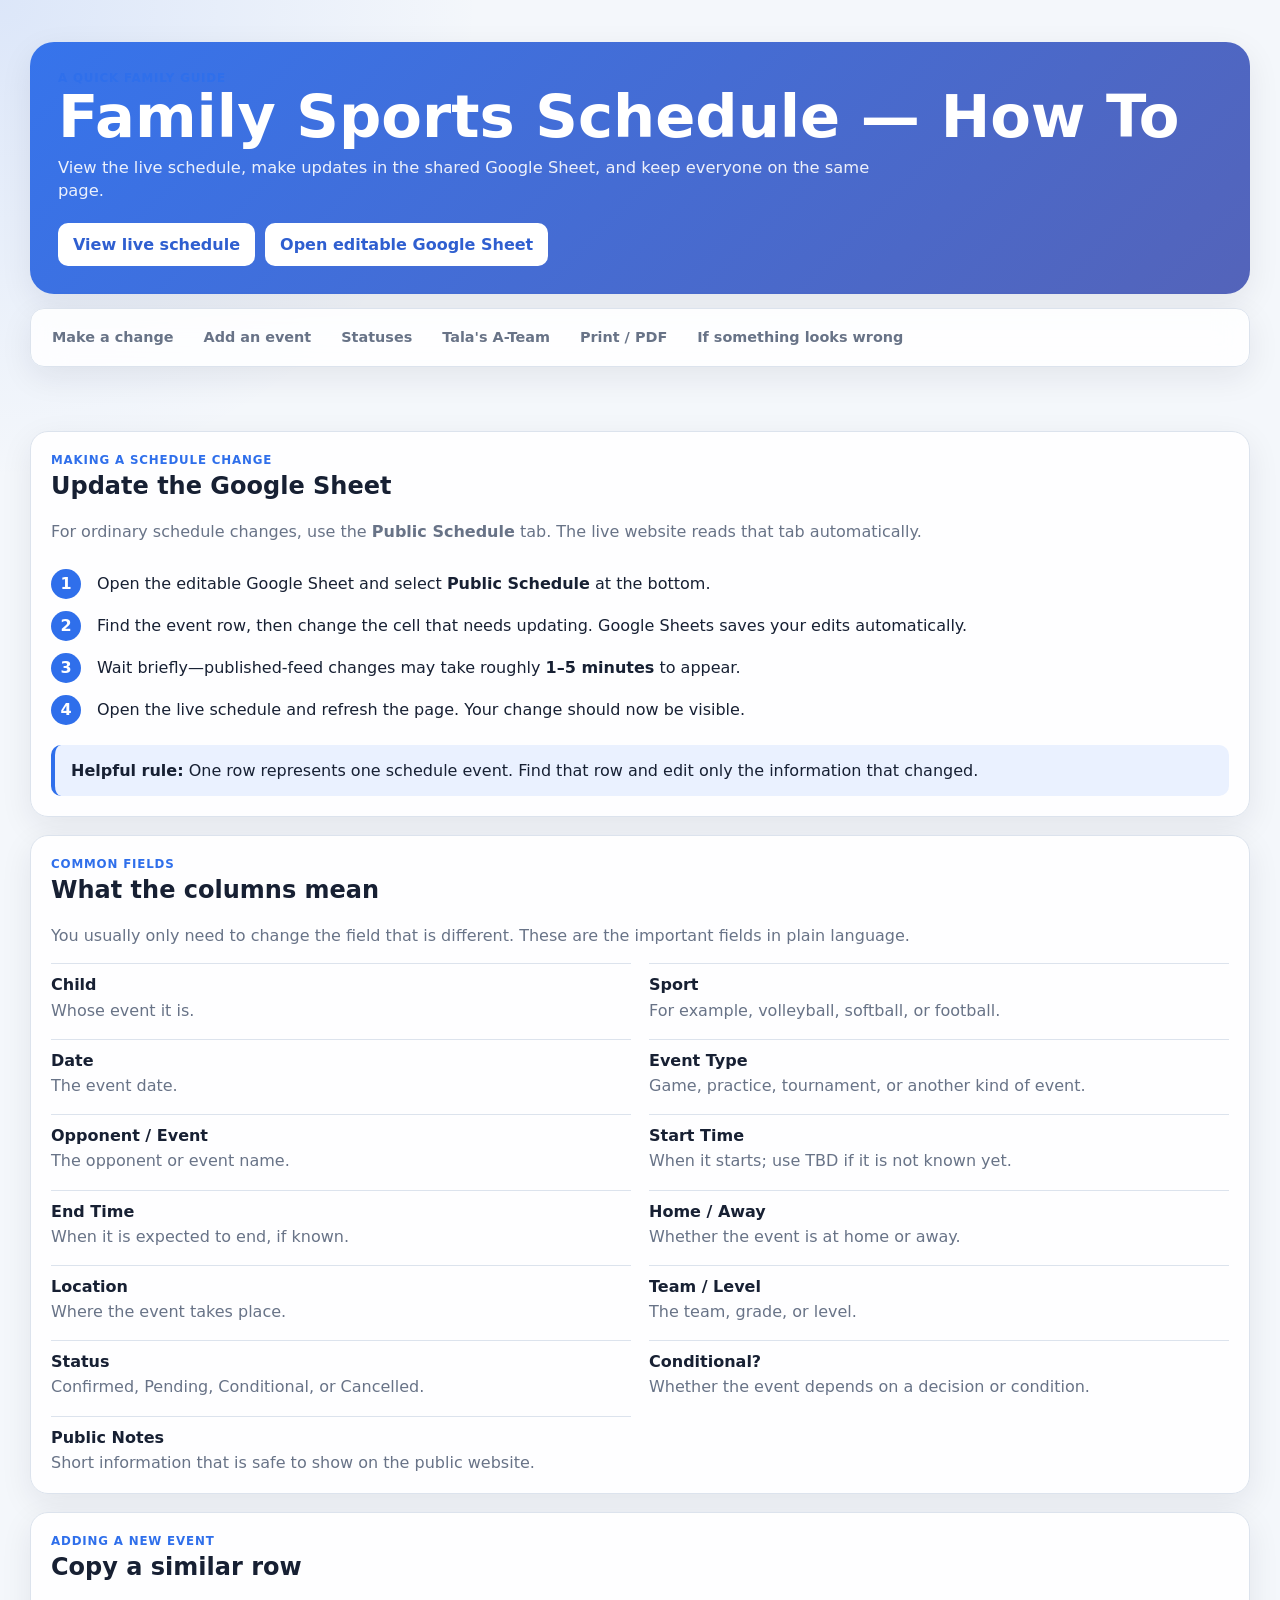
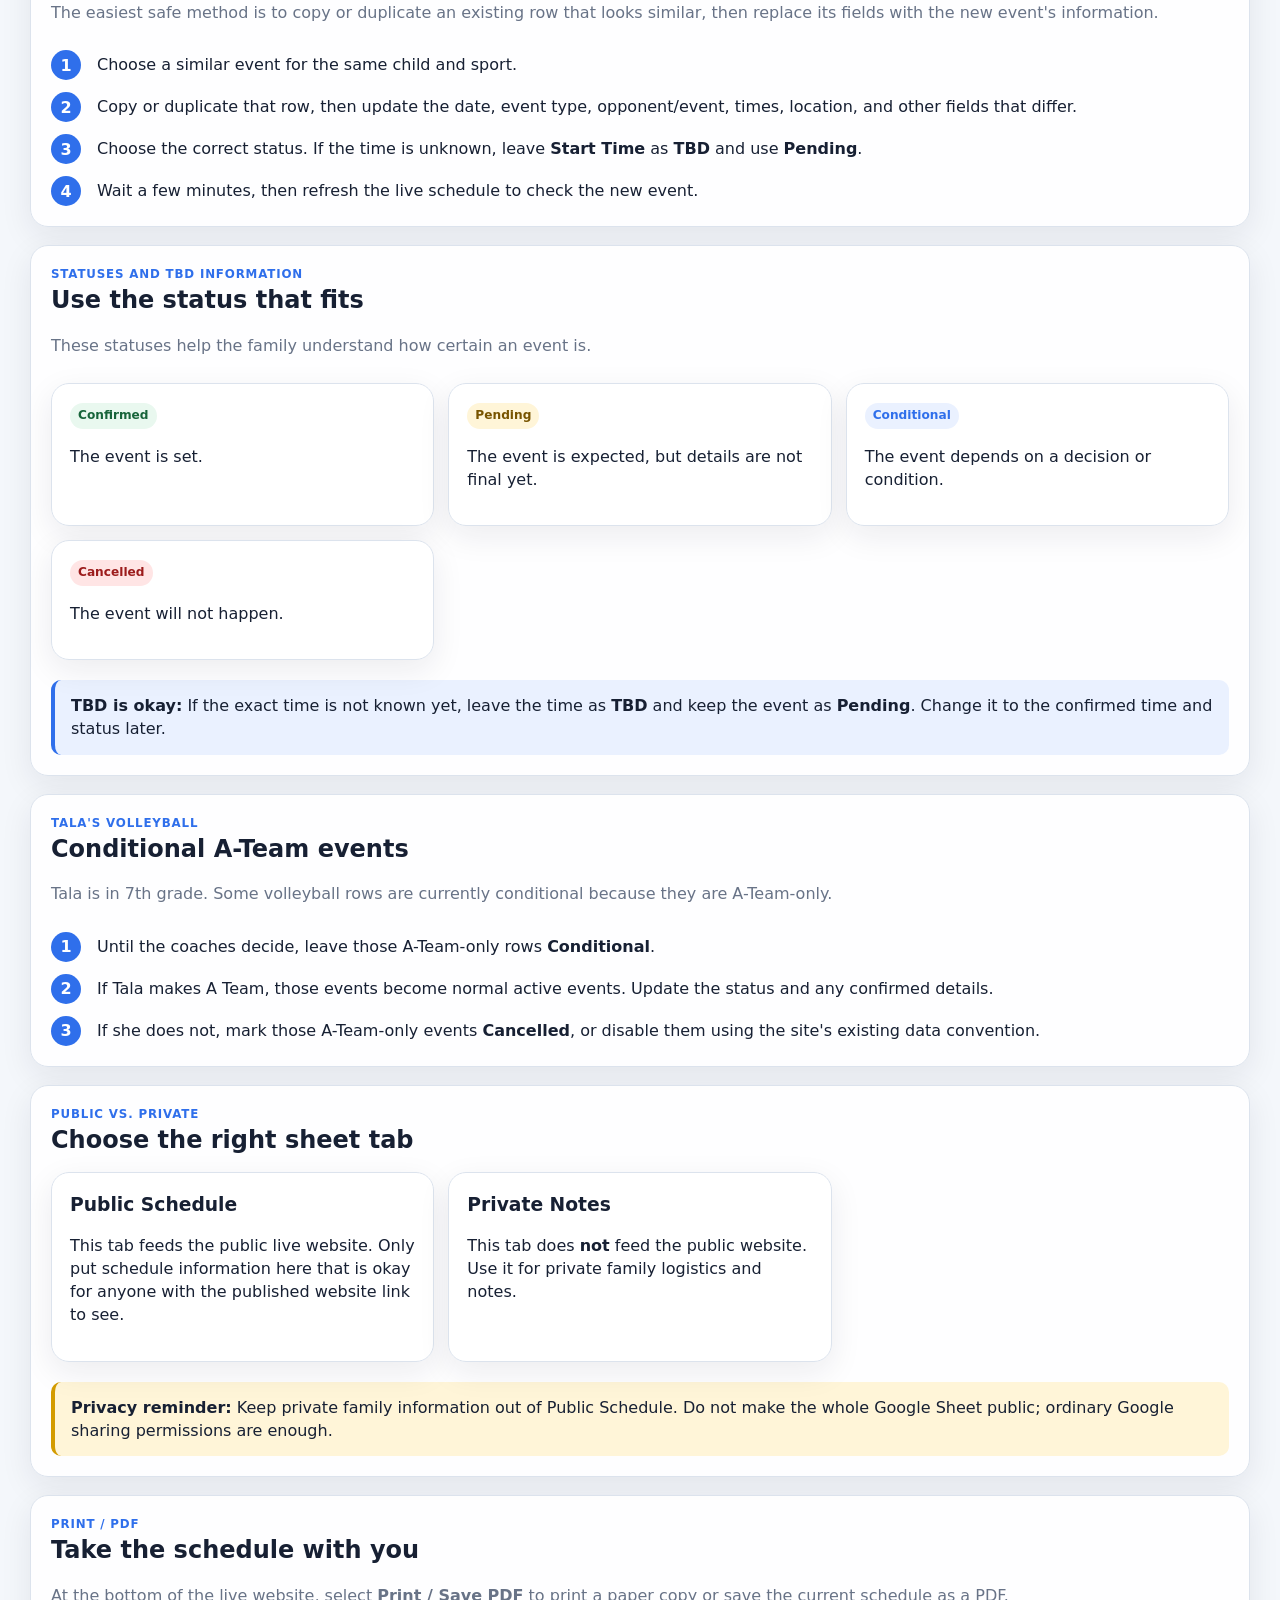
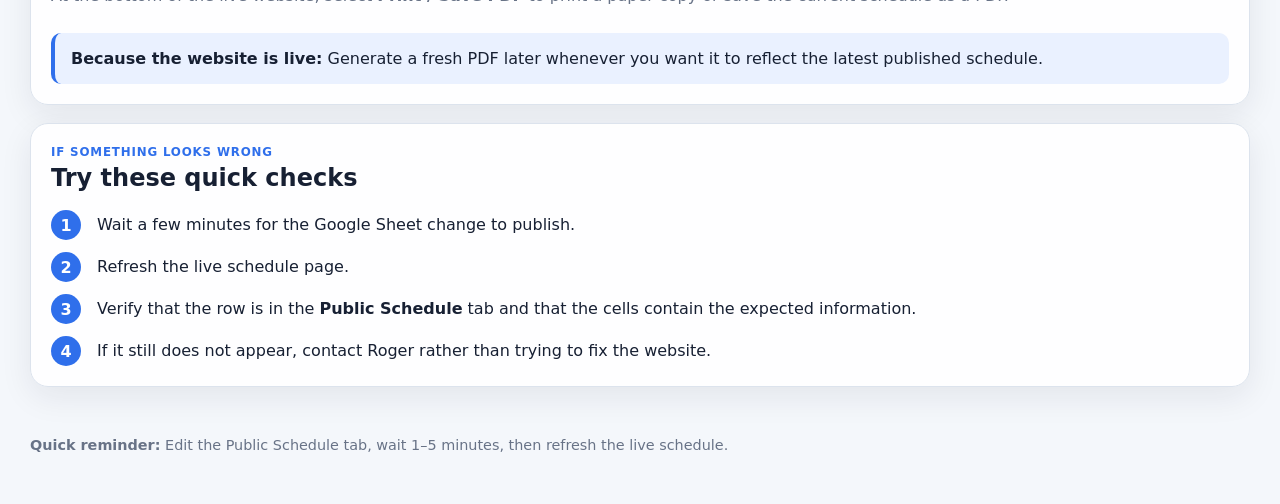
==== how-to.html @ ac017680 "Add family schedule how-to page" ====
<!doctype html>
<html lang="en">
<head>
  <meta charset="utf-8">
  <meta name="viewport" content="width=device-width, initial-scale=1">
  <meta name="color-scheme" content="light dark">
  <meta name="description" content="Simple instructions for viewing and updating the Tago family sports schedule.">
  <title>Family Sports Schedule — How To</title>
  <link rel="stylesheet" href="assets/styles.css">
  <style>
    .hero .button-link { background: white; color: #2f5fd0; }
    .hero .button-link:hover { background: #eef4ff; color: #244da9; }
    .button-row { display: flex; flex-wrap: wrap; gap: 10px; margin-top: 20px; }
    .button-link { display: inline-flex; align-items: center; justify-content: center; min-height: 42px; padding: 10px 15px; border-radius: 10px; background: var(--accent); color: white; font-weight: 800; text-decoration: none; }
    .button-link.secondary { background: var(--accent-soft); color: var(--accent); }
    .button-link:hover { filter: brightness(.96); }
    .steps { counter-reset: step; display: grid; gap: 12px; padding: 0 20px 20px; }
    .step { display: grid; grid-template-columns: 34px 1fr; gap: 12px; align-items: start; }
    .step::before { counter-increment: step; content: counter(step); display: grid; place-items: center; width: 30px; height: 30px; border-radius: 50%; background: var(--accent); color: white; font-weight: 800; }
    .step p { margin: 3px 0 0; }
    .field-list { display: grid; grid-template-columns: repeat(2, minmax(0, 1fr)); gap: 8px 18px; margin: 12px 0 0; }
    .field-list div { padding: 9px 0; border-top: 1px solid var(--line); }
    .field-list dt { font-weight: 800; }
    .field-list dd { margin: 2px 0 0; color: var(--muted); }
    .callout { margin: 0 20px 20px; padding: 14px 16px; border-left: 4px solid var(--accent); border-radius: 10px; background: var(--accent-soft); }
    .callout.warning { border-left-color: #d39b00; background: var(--warning); }
    .link-card { display: flex; flex-direction: column; justify-content: space-between; gap: 14px; }
    .link-card p { margin: 0; color: var(--muted); }
    .link-card .button-link { align-self: flex-start; }
    @media(max-width:820px) { .steps { padding: 0 15px 15px; } .callout { margin: 0 15px 15px; } .field-list { grid-template-columns: 1fr; } }
    @media print { .button-link { color: var(--text); background: white; border: 1px solid var(--line); } a[href]::after { content: none; } }
  </style>
</head>
<body>
  <div class="wrap">
    <header>
      <div class="hero">
        <div class="eyebrow hero-eyebrow">A quick family guide</div>
        <h1>Family Sports Schedule — How To</h1>
        <p>View the live schedule, make updates in the shared Google Sheet, and keep everyone on the same page.</p>
        <div class="button-row">
          <a class="button-link" href="https://rwfaught.github.io/Tago_Childrens_Sports_Schedule/">View live schedule</a>
          <a class="button-link" href="https://docs.google.com/spreadsheets/d/1_U3u9AoElSN55an0hIUDIZ-WYu0smsCXKB_Rw_Hy_O8/edit" target="_blank" rel="noopener">Open editable Google Sheet</a>
        </div>
      </div>
      <nav aria-label="How-to sections">
        <a href="#change">Make a change</a>
        <a href="#add">Add an event</a>
        <a href="#statuses">Statuses</a>
        <a href="#tala">Tala's A-Team</a>
        <a href="#print">Print / PDF</a>
        <a href="#help">If something looks wrong</a>
      </nav>
    </header>

    <main>
      <section id="change">
        <div class="section-head">
          <div class="eyebrow">Making a schedule change</div>
          <h2>Update the Google Sheet</h2>
          <p>For ordinary schedule changes, use the <strong>Public Schedule</strong> tab. The live website reads that tab automatically.</p>
        </div>
        <div class="steps">
          <div class="step"><p>Open the editable Google Sheet and select <strong>Public Schedule</strong> at the bottom.</p></div>
          <div class="step"><p>Find the event row, then change the cell that needs updating. Google Sheets saves your edits automatically.</p></div>
          <div class="step"><p>Wait briefly—published-feed changes may take roughly <strong>1–5 minutes</strong> to appear.</p></div>
          <div class="step"><p>Open the live schedule and refresh the page. Your change should now be visible.</p></div>
        </div>
        <div class="callout"><strong>Helpful rule:</strong> One row represents one schedule event. Find that row and edit only the information that changed.</div>
      </section>

      <section id="fields">
        <div class="section-head">
          <div class="eyebrow">Common fields</div>
          <h2>What the columns mean</h2>
          <p>You usually only need to change the field that is different. These are the important fields in plain language.</p>
          <dl class="field-list">
            <div><dt>Child</dt><dd>Whose event it is.</dd></div>
            <div><dt>Sport</dt><dd>For example, volleyball, softball, or football.</dd></div>
            <div><dt>Date</dt><dd>The event date.</dd></div>
            <div><dt>Event Type</dt><dd>Game, practice, tournament, or another kind of event.</dd></div>
            <div><dt>Opponent / Event</dt><dd>The opponent or event name.</dd></div>
            <div><dt>Start Time</dt><dd>When it starts; use TBD if it is not known yet.</dd></div>
            <div><dt>End Time</dt><dd>When it is expected to end, if known.</dd></div>
            <div><dt>Home / Away</dt><dd>Whether the event is at home or away.</dd></div>
            <div><dt>Location</dt><dd>Where the event takes place.</dd></div>
            <div><dt>Team / Level</dt><dd>The team, grade, or level.</dd></div>
            <div><dt>Status</dt><dd>Confirmed, Pending, Conditional, or Cancelled.</dd></div>
            <div><dt>Conditional?</dt><dd>Whether the event depends on a decision or condition.</dd></div>
            <div><dt>Public Notes</dt><dd>Short information that is safe to show on the public website.</dd></div>
          </dl>
        </div>
      </section>

      <section id="add">
        <div class="section-head">
          <div class="eyebrow">Adding a new event</div>
          <h2>Copy a similar row</h2>
          <p>The easiest safe method is to copy or duplicate an existing row that looks similar, then replace its fields with the new event's information.</p>
        </div>
        <div class="steps">
          <div class="step"><p>Choose a similar event for the same child and sport.</p></div>
          <div class="step"><p>Copy or duplicate that row, then update the date, event type, opponent/event, times, location, and other fields that differ.</p></div>
          <div class="step"><p>Choose the correct status. If the time is unknown, leave <strong>Start Time</strong> as <strong>TBD</strong> and use <strong>Pending</strong>.</p></div>
          <div class="step"><p>Wait a few minutes, then refresh the live schedule to check the new event.</p></div>
        </div>
      </section>

      <section id="statuses">
        <div class="section-head">
          <div class="eyebrow">Statuses and TBD information</div>
          <h2>Use the status that fits</h2>
          <p>These statuses help the family understand how certain an event is.</p>
        </div>
        <div class="grid">
          <div class="card"><span class="badge">Confirmed</span><p>The event is set.</p></div>
          <div class="card"><span class="badge pending">Pending</span><p>The event is expected, but details are not final yet.</p></div>
          <div class="card"><span class="badge conditional">Conditional</span><p>The event depends on a decision or condition.</p></div>
          <div class="card"><span class="badge cancelled">Cancelled</span><p>The event will not happen.</p></div>
        </div>
        <div class="callout"><strong>TBD is okay:</strong> If the exact time is not known yet, leave the time as <strong>TBD</strong> and keep the event as <strong>Pending</strong>. Change it to the confirmed time and status later.</div>
      </section>

      <section id="tala">
        <div class="section-head">
          <div class="eyebrow">Tala's volleyball</div>
          <h2>Conditional A-Team events</h2>
          <p>Tala is in 7th grade. Some volleyball rows are currently conditional because they are A-Team-only.</p>
        </div>
        <div class="steps">
          <div class="step"><p>Until the coaches decide, leave those A-Team-only rows <strong>Conditional</strong>.</p></div>
          <div class="step"><p>If Tala makes A Team, those events become normal active events. Update the status and any confirmed details.</p></div>
          <div class="step"><p>If she does not, mark those A-Team-only events <strong>Cancelled</strong>, or disable them using the site's existing data convention.</p></div>
        </div>
      </section>

      <section id="privacy">
        <div class="section-head">
          <div class="eyebrow">Public vs. private</div>
          <h2>Choose the right sheet tab</h2>
        </div>
        <div class="grid">
          <div class="card"><h3>Public Schedule</h3><p>This tab feeds the public live website. Only put schedule information here that is okay for anyone with the published website link to see.</p></div>
          <div class="card"><h3>Private Notes</h3><p>This tab does <strong>not</strong> feed the public website. Use it for private family logistics and notes.</p></div>
        </div>
        <div class="callout warning"><strong>Privacy reminder:</strong> Keep private family information out of Public Schedule. Do not make the whole Google Sheet public; ordinary Google sharing permissions are enough.</div>
      </section>

      <section id="print">
        <div class="section-head">
          <div class="eyebrow">Print / PDF</div>
          <h2>Take the schedule with you</h2>
          <p>At the bottom of the live website, select <strong>Print / Save PDF</strong> to print a paper copy or save the current schedule as a PDF.</p>
        </div>
        <div class="callout"><strong>Because the website is live:</strong> Generate a fresh PDF later whenever you want it to reflect the latest published schedule.</div>
      </section>

      <section id="help">
        <div class="section-head">
          <div class="eyebrow">If something looks wrong</div>
          <h2>Try these quick checks</h2>
        </div>
        <div class="steps">
          <div class="step"><p>Wait a few minutes for the Google Sheet change to publish.</p></div>
          <div class="step"><p>Refresh the live schedule page.</p></div>
          <div class="step"><p>Verify that the row is in the <strong>Public Schedule</strong> tab and that the cells contain the expected information.</p></div>
          <div class="step"><p>If it still does not appear, contact Roger rather than trying to fix the website.</p></div>
        </div>
      </section>
    </main>

    <footer><strong>Quick reminder:</strong> Edit the Public Schedule tab, wait 1–5 minutes, then refresh the live schedule.</footer>
  </div>
</body>
</html>
---- assets/styles.css ----
:root{--bg:#f4f7fb;--panel:rgba(255,255,255,.94);--text:#172033;--muted:#687387;--line:#dce3ed;--accent:#2f6feb;--accent-soft:#eaf1ff;--warning:#fff5d8;--danger:#ffe5e5;--success:#e9f8ef;--shadow:0 10px 32px rgba(20,31,54,.08);--radius:18px;--max:1220px}@media(prefers-color-scheme:dark){:root{--bg:#0d1117;--panel:#161b22;--text:#e6edf3;--muted:#9da7b3;--line:#30363d;--accent:#6ea8fe;--accent-soft:#17284d;--warning:#3b3217;--danger:#452323;--success:#173524;--shadow:none}}*{box-sizing:border-box}html{scroll-behavior:smooth}body{margin:0;font-family:Inter,ui-sans-serif,system-ui,-apple-system,BlinkMacSystemFont,"Segoe UI",sans-serif;background:radial-gradient(circle at top left,rgba(47,111,235,.12),transparent 30rem),var(--bg);color:var(--text);line-height:1.45}.wrap{width:min(var(--max),calc(100% - 28px));margin:0 auto}header{padding:42px 0 22px}.hero{background:linear-gradient(135deg,rgba(47,111,235,.96),rgba(70,87,180,.92));color:white;border-radius:24px;padding:28px;box-shadow:var(--shadow)}.hero h1{margin:0 0 8px;font-size:clamp(2rem,5vw,3.7rem);line-height:1.02}.hero p{margin:0;max-width:850px;opacity:.9;font-size:1.02rem}.hero-eyebrow{color:#dbe7ff}.eyebrow{color:var(--accent);font-weight:800;text-transform:uppercase;letter-spacing:.07em;font-size:.74rem}nav{position:sticky;top:0;z-index:20;margin:14px 0 24px;background:color-mix(in srgb,var(--panel) 90%,transparent);backdrop-filter:blur(16px);border:1px solid var(--line);border-radius:14px;padding:10px;display:flex;gap:8px;flex-wrap:wrap;box-shadow:var(--shadow)}nav a{text-decoration:none;padding:8px 11px;border-radius:10px;color:var(--muted);font-weight:700;font-size:.9rem}nav a:hover{background:var(--accent-soft);color:var(--accent)}section,.card{background:var(--panel);border:1px solid var(--line);border-radius:var(--radius);box-shadow:var(--shadow)}section{margin:18px 0;overflow:hidden}.section-head{padding:20px 20px 10px}.section-head h2{margin:0 0 4px;font-size:1.5rem}.section-head p,.muted{color:var(--muted)}.grid{display:grid;grid-template-columns:repeat(3,minmax(0,1fr));gap:14px;padding:0 20px 20px}.card{padding:18px}.card h3{margin:0 0 5px}.tag,.badge{display:inline-flex;align-items:center;padding:4px 8px;border-radius:999px;font-size:.76rem;font-weight:800}.tag{margin-top:9px;background:var(--accent-soft);color:var(--accent)}.badge{background:var(--success);color:#17643a}.badge.pending{background:var(--warning);color:#785400}.badge.conditional{background:var(--accent-soft);color:var(--accent)}.badge.cancelled{background:var(--danger);color:#9c1c1c}.note{margin:12px 20px 18px;padding:12px 14px;border-radius:12px;background:var(--accent-soft);border:1px solid var(--line)}.legend{display:flex;gap:8px;flex-wrap:wrap;padding:0 20px 16px}.legend span{font-size:.8rem;padding:5px 9px;border-radius:999px;border:1px solid var(--line)}.legend .conditional{background:var(--accent-soft)}.legend .pending{background:var(--warning)}.legend .critical{background:var(--danger)}.table-wrap{overflow-x:auto}table{width:100%;border-collapse:collapse;min-width:730px}th{text-align:left;padding:11px 12px;background:#2f3745;color:white;font-size:.76rem;text-transform:uppercase;letter-spacing:.04em}td{padding:10px 12px;border-top:1px solid var(--line);vertical-align:top;font-size:.91rem}tbody tr:hover{background:color-mix(in srgb,var(--accent-soft) 45%,transparent)}tr.conditional{background:var(--accent-soft)}tr.pending{background:var(--warning)}tr.cancelled{background:var(--danger);text-decoration:line-through}tr.critical{background:var(--danger);font-weight:700}.actions{display:flex;justify-content:space-between;gap:12px;align-items:center;padding:16px 20px;border-top:1px solid var(--line)}button{appearance:none;border:0;border-radius:10px;padding:9px 12px;font-weight:800;cursor:pointer;background:var(--accent);color:white}.loading{padding:28px;color:var(--muted)}footer{padding:30px 0 48px;color:var(--muted);font-size:.9rem}code{font-family:ui-monospace,SFMono-Regular,Consolas,monospace}@media(max-width:820px){.grid{grid-template-columns:1fr;padding:0 15px 15px}.hero{padding:22px}.section-head{padding:17px 15px 8px}.note{margin:10px 15px 15px}.legend{padding:0 15px 14px}td,th{padding:9px 10px}table{min-width:650px}}@media print{body{background:white}nav,button{display:none!important}.wrap{width:100%}section,.card,.hero{box-shadow:none;break-inside:avoid}th{position:static}}
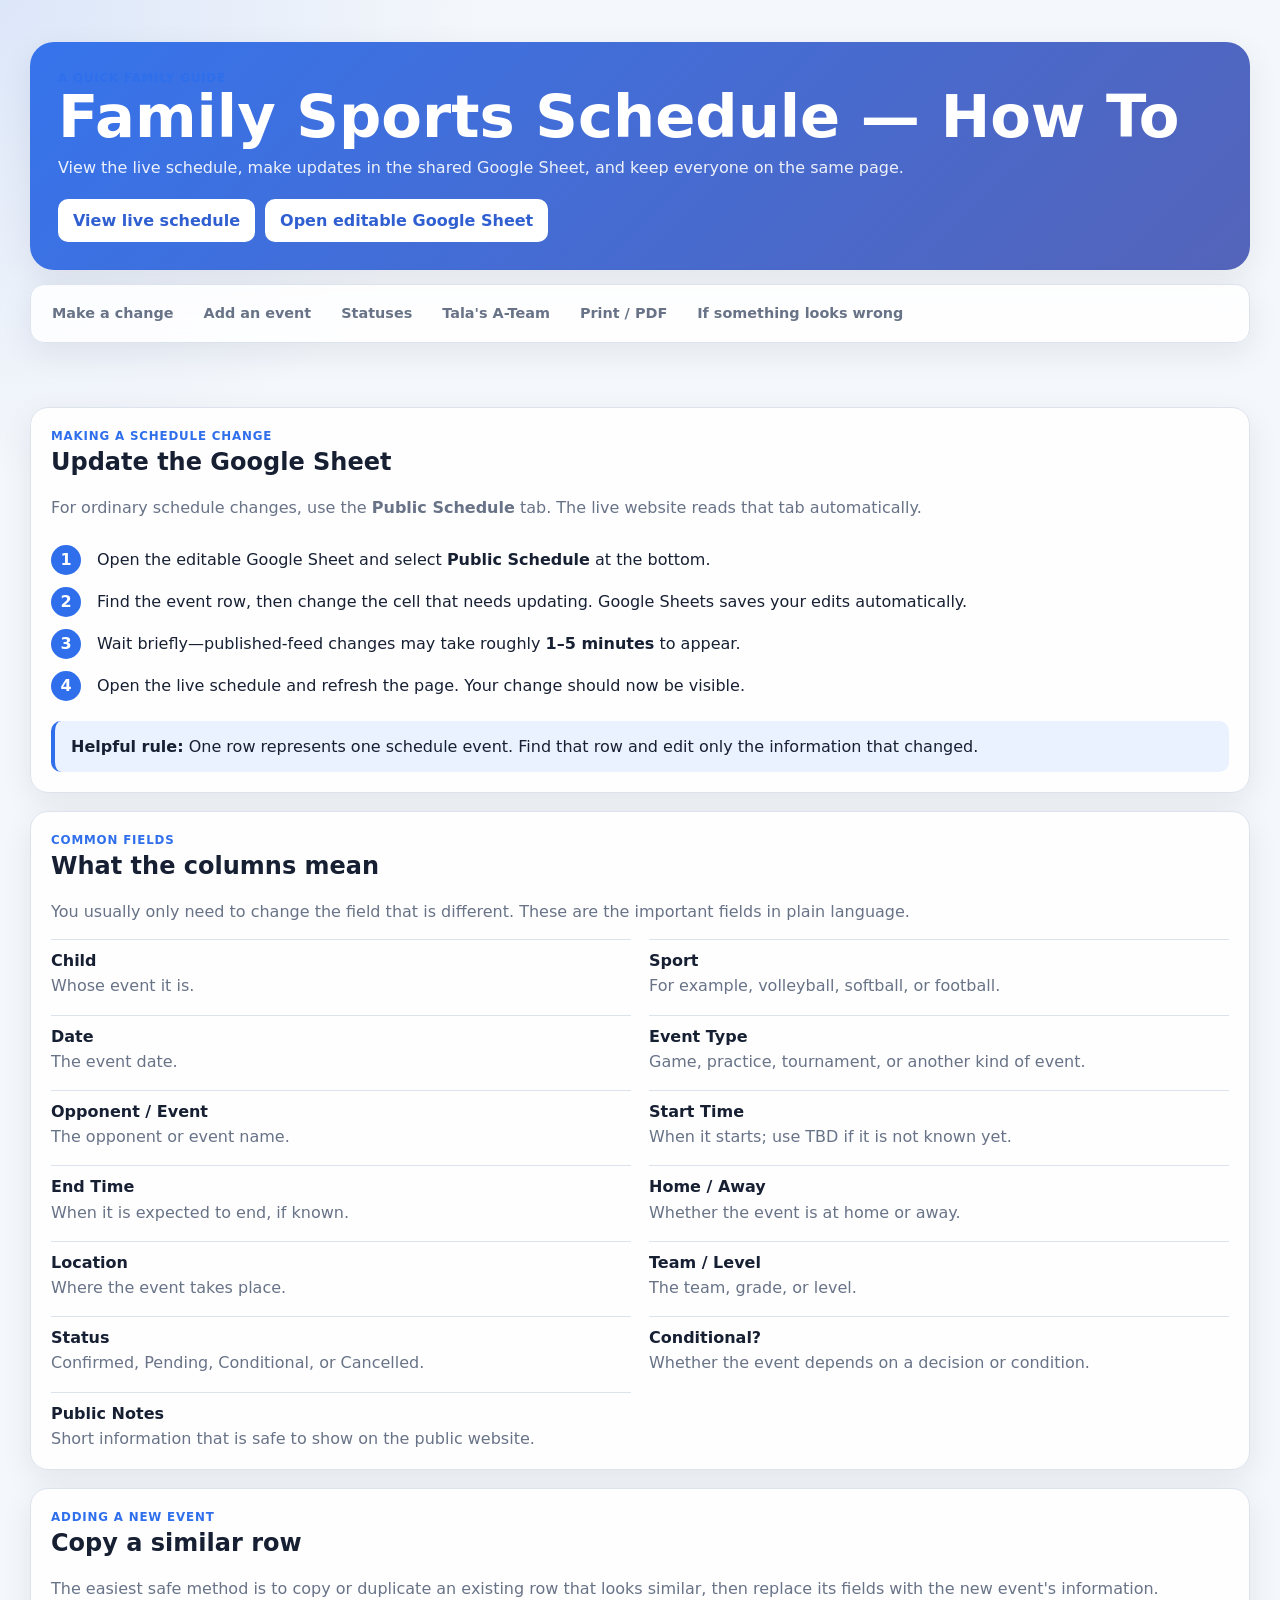
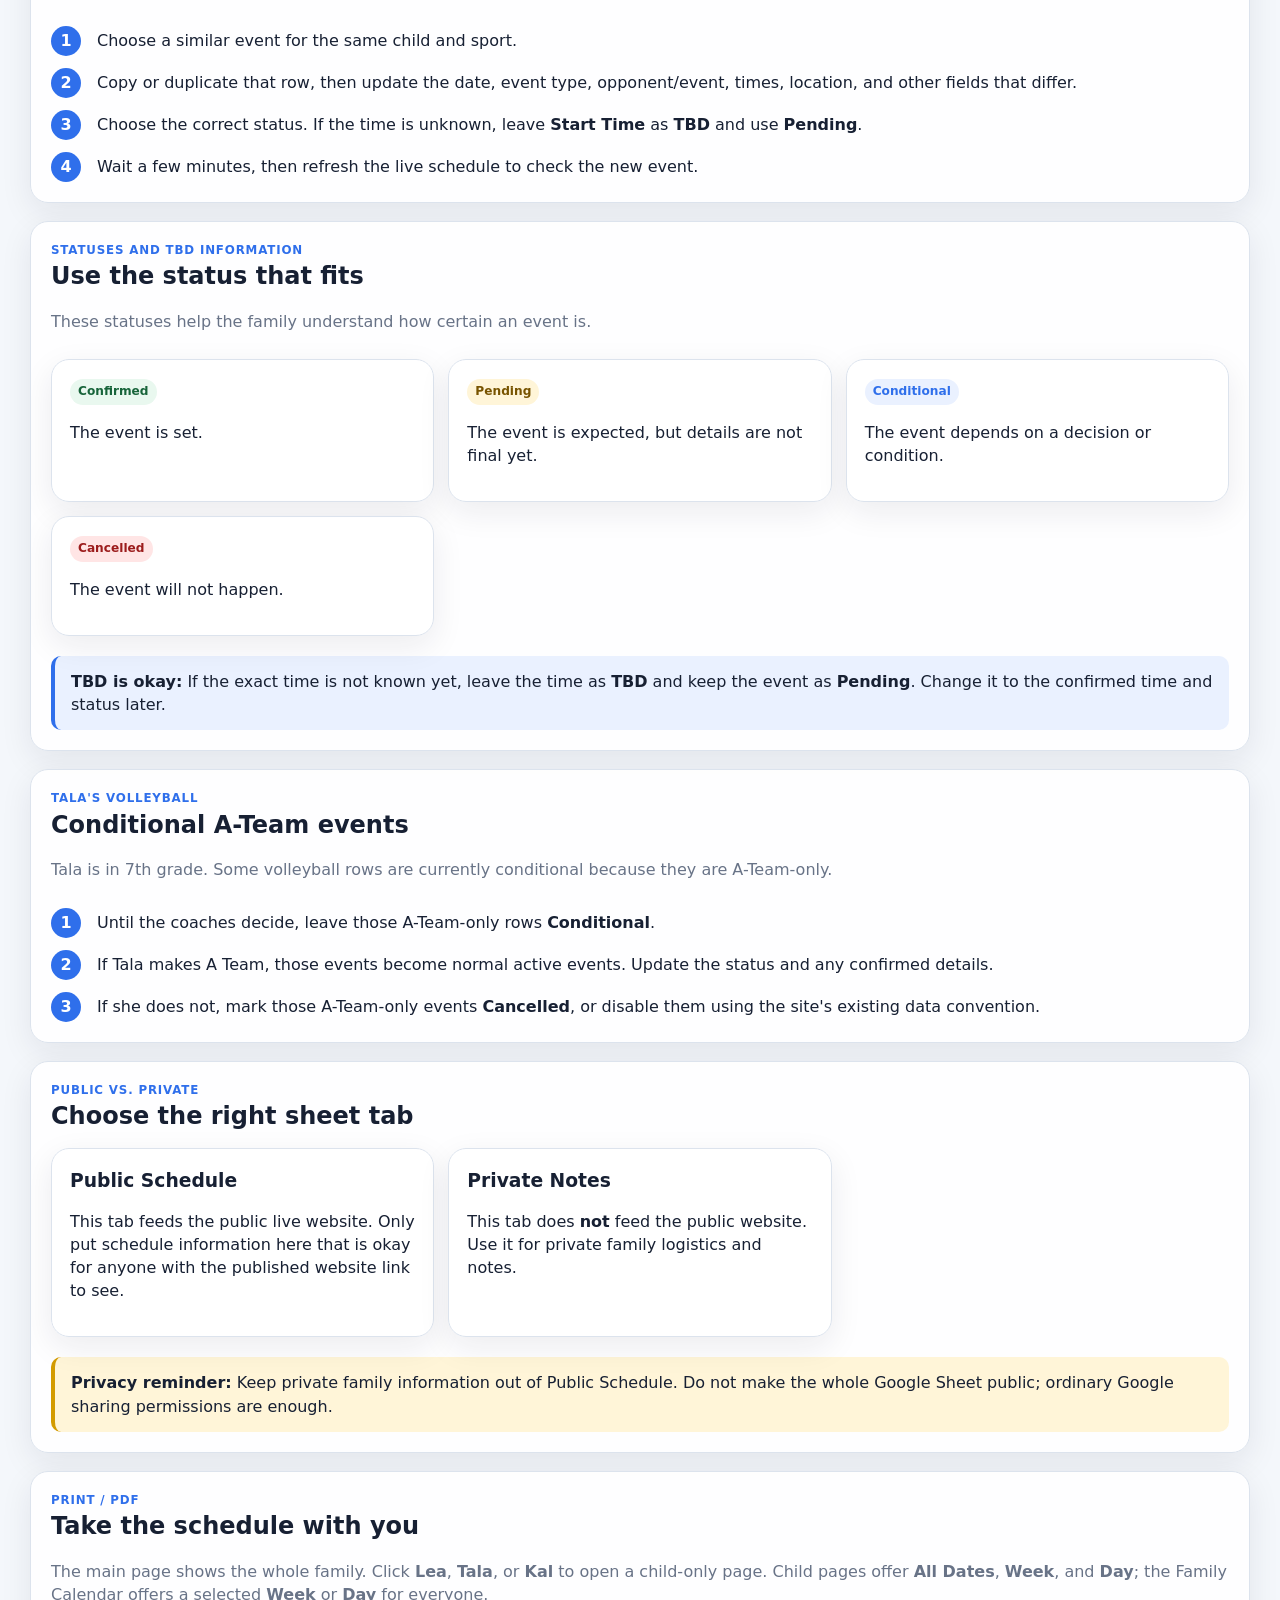
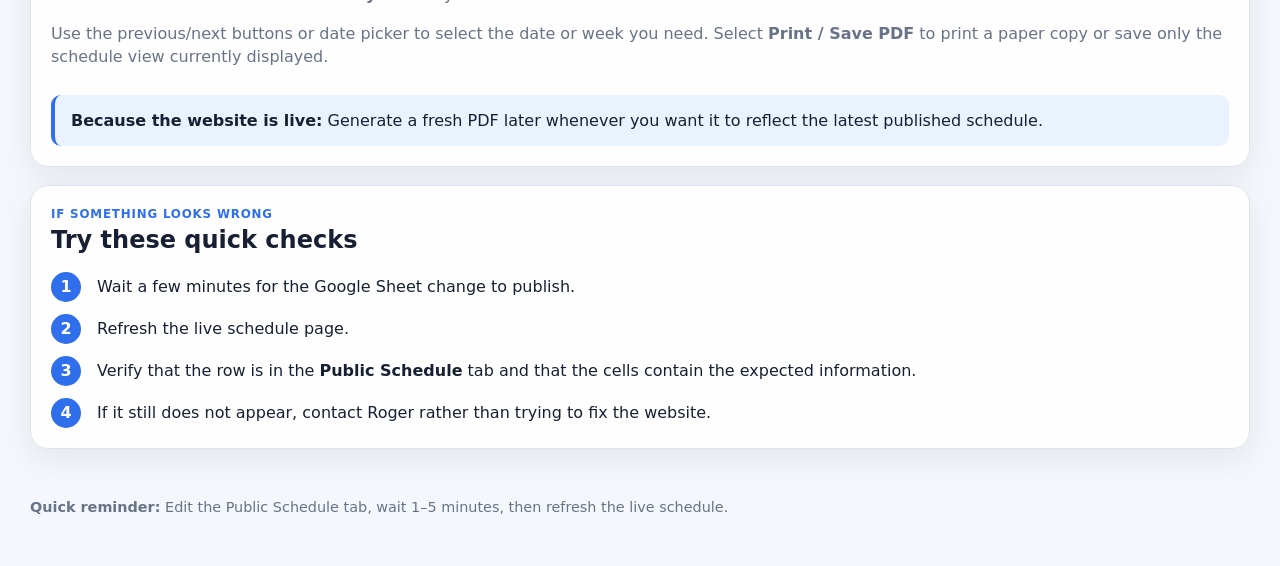
==== commit bcbd1b3b: "Add family calendar and child schedule views" ====
--- a/how-to.html
+++ b/how-to.html
@@ -150,7 +150,8 @@
         <div class="section-head">
           <div class="eyebrow">Print / PDF</div>
           <h2>Take the schedule with you</h2>
-          <p>At the bottom of the live website, select <strong>Print / Save PDF</strong> to print a paper copy or save the current schedule as a PDF.</p>
+          <p>The main page shows the whole family. Click <strong>Lea</strong>, <strong>Tala</strong>, or <strong>Kal</strong> to open a child-only page. Child pages offer <strong>All Dates</strong>, <strong>Week</strong>, and <strong>Day</strong>; the Family Calendar offers a selected <strong>Week</strong> or <strong>Day</strong> for everyone.</p>
+          <p>Use the previous/next buttons or date picker to select the date or week you need. Select <strong>Print / Save PDF</strong> to print a paper copy or save only the schedule view currently displayed.</p>
         </div>
         <div class="callout"><strong>Because the website is live:</strong> Generate a fresh PDF later whenever you want it to reflect the latest published schedule.</div>
       </section>
--- a/assets/styles.css
+++ b/assets/styles.css
@@ -1 +1,6 @@
-:root{--bg:#f4f7fb;--panel:rgba(255,255,255,.94);--text:#172033;--muted:#687387;--line:#dce3ed;--accent:#2f6feb;--accent-soft:#eaf1ff;--warning:#fff5d8;--danger:#ffe5e5;--success:#e9f8ef;--shadow:0 10px 32px rgba(20,31,54,.08);--radius:18px;--max:1220px}@media(prefers-color-scheme:dark){:root{--bg:#0d1117;--panel:#161b22;--text:#e6edf3;--muted:#9da7b3;--line:#30363d;--accent:#6ea8fe;--accent-soft:#17284d;--warning:#3b3217;--danger:#452323;--success:#173524;--shadow:none}}*{box-sizing:border-box}html{scroll-behavior:smooth}body{margin:0;font-family:Inter,ui-sans-serif,system-ui,-apple-system,BlinkMacSystemFont,"Segoe UI",sans-serif;background:radial-gradient(circle at top left,rgba(47,111,235,.12),transparent 30rem),var(--bg);color:var(--text);line-height:1.45}.wrap{width:min(var(--max),calc(100% - 28px));margin:0 auto}header{padding:42px 0 22px}.hero{background:linear-gradient(135deg,rgba(47,111,235,.96),rgba(70,87,180,.92));color:white;border-radius:24px;padding:28px;box-shadow:var(--shadow)}.hero h1{margin:0 0 8px;font-size:clamp(2rem,5vw,3.7rem);line-height:1.02}.hero p{margin:0;max-width:850px;opacity:.9;font-size:1.02rem}.hero-eyebrow{color:#dbe7ff}.eyebrow{color:var(--accent);font-weight:800;text-transform:uppercase;letter-spacing:.07em;font-size:.74rem}nav{position:sticky;top:0;z-index:20;margin:14px 0 24px;background:color-mix(in srgb,var(--panel) 90%,transparent);backdrop-filter:blur(16px);border:1px solid var(--line);border-radius:14px;padding:10px;display:flex;gap:8px;flex-wrap:wrap;box-shadow:var(--shadow)}nav a{text-decoration:none;padding:8px 11px;border-radius:10px;color:var(--muted);font-weight:700;font-size:.9rem}nav a:hover{background:var(--accent-soft);color:var(--accent)}section,.card{background:var(--panel);border:1px solid var(--line);border-radius:var(--radius);box-shadow:var(--shadow)}section{margin:18px 0;overflow:hidden}.section-head{padding:20px 20px 10px}.section-head h2{margin:0 0 4px;font-size:1.5rem}.section-head p,.muted{color:var(--muted)}.grid{display:grid;grid-template-columns:repeat(3,minmax(0,1fr));gap:14px;padding:0 20px 20px}.card{padding:18px}.card h3{margin:0 0 5px}.tag,.badge{display:inline-flex;align-items:center;padding:4px 8px;border-radius:999px;font-size:.76rem;font-weight:800}.tag{margin-top:9px;background:var(--accent-soft);color:var(--accent)}.badge{background:var(--success);color:#17643a}.badge.pending{background:var(--warning);color:#785400}.badge.conditional{background:var(--accent-soft);color:var(--accent)}.badge.cancelled{background:var(--danger);color:#9c1c1c}.note{margin:12px 20px 18px;padding:12px 14px;border-radius:12px;background:var(--accent-soft);border:1px solid var(--line)}.legend{display:flex;gap:8px;flex-wrap:wrap;padding:0 20px 16px}.legend span{font-size:.8rem;padding:5px 9px;border-radius:999px;border:1px solid var(--line)}.legend .conditional{background:var(--accent-soft)}.legend .pending{background:var(--warning)}.legend .critical{background:var(--danger)}.table-wrap{overflow-x:auto}table{width:100%;border-collapse:collapse;min-width:730px}th{text-align:left;padding:11px 12px;background:#2f3745;color:white;font-size:.76rem;text-transform:uppercase;letter-spacing:.04em}td{padding:10px 12px;border-top:1px solid var(--line);vertical-align:top;font-size:.91rem}tbody tr:hover{background:color-mix(in srgb,var(--accent-soft) 45%,transparent)}tr.conditional{background:var(--accent-soft)}tr.pending{background:var(--warning)}tr.cancelled{background:var(--danger);text-decoration:line-through}tr.critical{background:var(--danger);font-weight:700}.actions{display:flex;justify-content:space-between;gap:12px;align-items:center;padding:16px 20px;border-top:1px solid var(--line)}button{appearance:none;border:0;border-radius:10px;padding:9px 12px;font-weight:800;cursor:pointer;background:var(--accent);color:white}.loading{padding:28px;color:var(--muted)}footer{padding:30px 0 48px;color:var(--muted);font-size:.9rem}code{font-family:ui-monospace,SFMono-Regular,Consolas,monospace}@media(max-width:820px){.grid{grid-template-columns:1fr;padding:0 15px 15px}.hero{padding:22px}.section-head{padding:17px 15px 8px}.note{margin:10px 15px 15px}.legend{padding:0 15px 14px}td,th{padding:9px 10px}table{min-width:650px}}@media print{body{background:white}nav,button{display:none!important}.wrap{width:100%}section,.card,.hero{box-shadow:none;break-inside:avoid}th{position:static}}
+:root{--bg:#f4f7fb;--panel:rgba(255,255,255,.94);--text:#172033;--muted:#687387;--line:#dce3ed;--accent:#2f6feb;--accent-soft:#eaf1ff;--warning:#fff5d8;--danger:#ffe5e5;--success:#e9f8ef;--shadow:0 10px 32px rgba(20,31,54,.08);--radius:18px;--max:1220px}@media(prefers-color-scheme:dark){:root{--bg:#0d1117;--panel:#161b22;--text:#e6edf3;--muted:#9da7b3;--line:#30363d;--accent:#6ea8fe;--accent-soft:#17284d;--warning:#3b3217;--danger:#452323;--success:#173524;--shadow:none}}*{box-sizing:border-box}html{scroll-behavior:smooth}body{margin:0;font-family:Inter,ui-sans-serif,system-ui,-apple-system,BlinkMacSystemFont,"Segoe UI",sans-serif;background:radial-gradient(circle at top left,rgba(47,111,235,.12),transparent 30rem),var(--bg);color:var(--text);line-height:1.45}.wrap{width:min(var(--max),calc(100% - 28px));margin:0 auto}header{padding:42px 0 22px}.hero{background:linear-gradient(135deg,rgba(47,111,235,.96),rgba(70,87,180,.92));color:#fff;border-radius:24px;padding:28px;box-shadow:var(--shadow)}.hero h1{margin:0 0 8px;font-size:clamp(2rem,5vw,3.7rem);line-height:1.02}.hero p{margin:0;max-width:850px;opacity:.9}.hero-eyebrow{color:#dbe7ff}.eyebrow{color:var(--accent);font-weight:800;text-transform:uppercase;letter-spacing:.07em;font-size:.74rem}nav{position:sticky;top:0;z-index:20;margin:14px 0 24px;background:color-mix(in srgb,var(--panel) 90%,transparent);backdrop-filter:blur(16px);border:1px solid var(--line);border-radius:14px;padding:10px;display:flex;gap:8px;flex-wrap:wrap;box-shadow:var(--shadow)}nav a{text-decoration:none;padding:8px 11px;border-radius:10px;color:var(--muted);font-weight:700;font-size:.9rem}nav a:hover,nav a:focus-visible{background:var(--accent-soft);color:var(--accent)}section,.card{background:var(--panel);border:1px solid var(--line);border-radius:var(--radius);box-shadow:var(--shadow)}section{margin:18px 0;overflow:hidden}.section-head{padding:20px 20px 10px}.section-head h2{margin:0 0 4px;font-size:1.5rem}.section-head p,.muted{color:var(--muted)}.grid{display:grid;grid-template-columns:repeat(3,minmax(0,1fr));gap:14px;padding:0 20px 20px}.card{padding:18px}.card h3{margin:0 0 5px}.tag,.badge{display:inline-flex;align-items:center;padding:4px 8px;border-radius:999px;font-size:.76rem;font-weight:800}.tag{margin-top:9px;background:var(--accent-soft);color:var(--accent)}.badge{background:var(--success);color:#17643a}.badge.pending{background:var(--warning);color:#785400}.badge.conditional{background:var(--accent-soft);color:var(--accent)}.badge.cancelled{background:var(--danger);color:#9c1c1c}.note{margin:12px 20px 18px;padding:12px 14px;border-radius:12px;background:var(--accent-soft);border:1px solid var(--line)}.legend{display:flex;gap:8px;flex-wrap:wrap;padding:0 20px 16px}.legend span{font-size:.8rem;padding:5px 9px;border-radius:999px;border:1px solid var(--line)}.legend .conditional{background:var(--accent-soft)}.legend .pending{background:var(--warning)}.table-wrap{overflow-x:auto}table{width:100%;border-collapse:collapse;min-width:730px}th{text-align:left;padding:11px 12px;background:#2f3745;color:#fff;font-size:.76rem;text-transform:uppercase}td{padding:10px 12px;border-top:1px solid var(--line);vertical-align:top;font-size:.91rem}tr.conditional{background:var(--accent-soft)}tr.pending{background:var(--warning)}tr.cancelled{background:var(--danger);text-decoration:line-through}.actions{display:flex;justify-content:flex-end;padding:16px 20px;border-top:1px solid var(--line)}button{appearance:none;border:0;border-radius:10px;padding:9px 12px;font-weight:800;cursor:pointer;background:var(--accent);color:#fff}.loading{padding:28px;color:var(--muted)}footer{padding:30px 0 48px;color:var(--muted);font-size:.9rem}
+.child-card{text-decoration:none;color:inherit;transition:transform .16s ease,border-color .16s ease}.child-card:focus-visible,.child-card:hover{transform:translateY(-2px);border-color:var(--accent)}.child-lea{--child:#8756c5}.child-tala{--child:#e46d3f}.child-kal{--child:#16806b}.child-pill{display:inline-flex;padding:3px 8px;margin:0 7px 3px 0;border-radius:999px;background:color-mix(in srgb,var(--child) 17%,var(--panel));color:var(--child);font-size:.75rem;font-weight:800}.view-tools,.date-tools,.segmented{display:flex;flex-wrap:wrap;gap:8px;align-items:center}.view-tools{padding:0 20px 16px}.segmented{padding:4px;border:1px solid var(--line);border-radius:13px;background:var(--bg)}.segmented button{background:transparent;color:var(--muted);padding:8px 11px}.segmented button.active{background:var(--accent);color:#fff}.date-tools{margin-left:auto}.date-tools label{font-weight:700;color:var(--muted);font-size:.88rem}.date-tools input{margin-left:5px;border:1px solid var(--line);border-radius:8px;padding:8px;background:var(--panel);color:var(--text);font:inherit}.range-label{width:100%;margin:4px 0 0;font-weight:800}.agenda{padding:0 20px 18px;display:grid;gap:12px}.agenda-day{border-top:1px solid var(--line);padding-top:11px}.agenda-day:first-child{border-top:0;padding-top:0}.agenda-day h3{margin:0 0 8px;font-size:1rem}.agenda-event{padding:12px 14px;margin:8px 0;border-left:4px solid var(--accent);border-radius:10px;background:color-mix(in srgb,var(--accent-soft) 52%,transparent)}.agenda-event.pending{background:var(--warning);border-left-color:#bf8500}.agenda-event.conditional{background:var(--accent-soft);border-left-color:#7455d9}.agenda-event.cancelled{background:var(--danger);border-left-color:#bf3030;text-decoration:line-through}.agenda-event p{margin:4px 0;font-size:.9rem}.empty-state{margin:0 20px 18px;padding:18px;border:1px dashed var(--line);border-radius:12px;color:var(--muted);text-align:center}.full-schedule summary{padding:18px 20px;display:flex;justify-content:space-between;gap:16px;align-items:center;cursor:pointer;list-style:none}.full-schedule summary::-webkit-details-marker{display:none}.full-schedule summary strong,.full-schedule summary small{display:block}.full-schedule summary strong{font-size:1.15rem}.full-schedule summary small{color:var(--muted);margin-top:3px}.collapse-label{font-weight:800;color:var(--accent);white-space:nowrap}.full-schedule details[open] .collapse-label{font-size:0}.full-schedule details[open] .collapse-label:after{content:'Hide schedule';font-size:.9rem}.details-body{border-top:1px solid var(--line);padding-top:16px}.print-only{display:none}.desktop-table{display:none}
+@media(max-width:820px){.grid{grid-template-columns:1fr;padding:0 15px 15px}.hero{padding:22px}.section-head{padding:17px 15px 8px}.note{margin:10px 15px 15px}.legend,.view-tools{padding-left:15px;padding-right:15px}.date-tools{margin-left:0;width:100%}.date-tools button{flex:1 1 110px}.date-tools label{width:100%;display:flex;align-items:center;justify-content:space-between}.agenda{padding:0 15px 15px}.full-schedule summary{padding:16px 15px}.desktop-table{display:none}}
+@media(min-width:821px){.child-schedule .desktop-table{display:block}.child-schedule .agenda{display:none}}
+@media print{body{background:#fff;color:#111}.wrap{width:100%}header,footer,.no-print,#overview,.full-schedule,#conflicts{display:none!important}main{display:block!important}#schedule-app>section:not(#family-calendar),.child-schedule .section-head,.child-schedule .view-tools,.child-schedule .note,.child-schedule .desktop-table{display:none!important}#family-calendar,.child-schedule{display:block!important;border:0!important;box-shadow:none!important;margin:0!important}.print-only{display:block!important;padding:0 0 14px}.agenda{padding:0}.agenda-event{break-inside:avoid;background:#fff!important;border:1px solid #bbb!important}.child-pill{border:1px solid #aaa}.child-schedule .agenda{display:block!important}.child-schedule .schedule-content{padding:0}button{display:none!important}}
+#schedule-app>section.child-schedule{display:block!important}
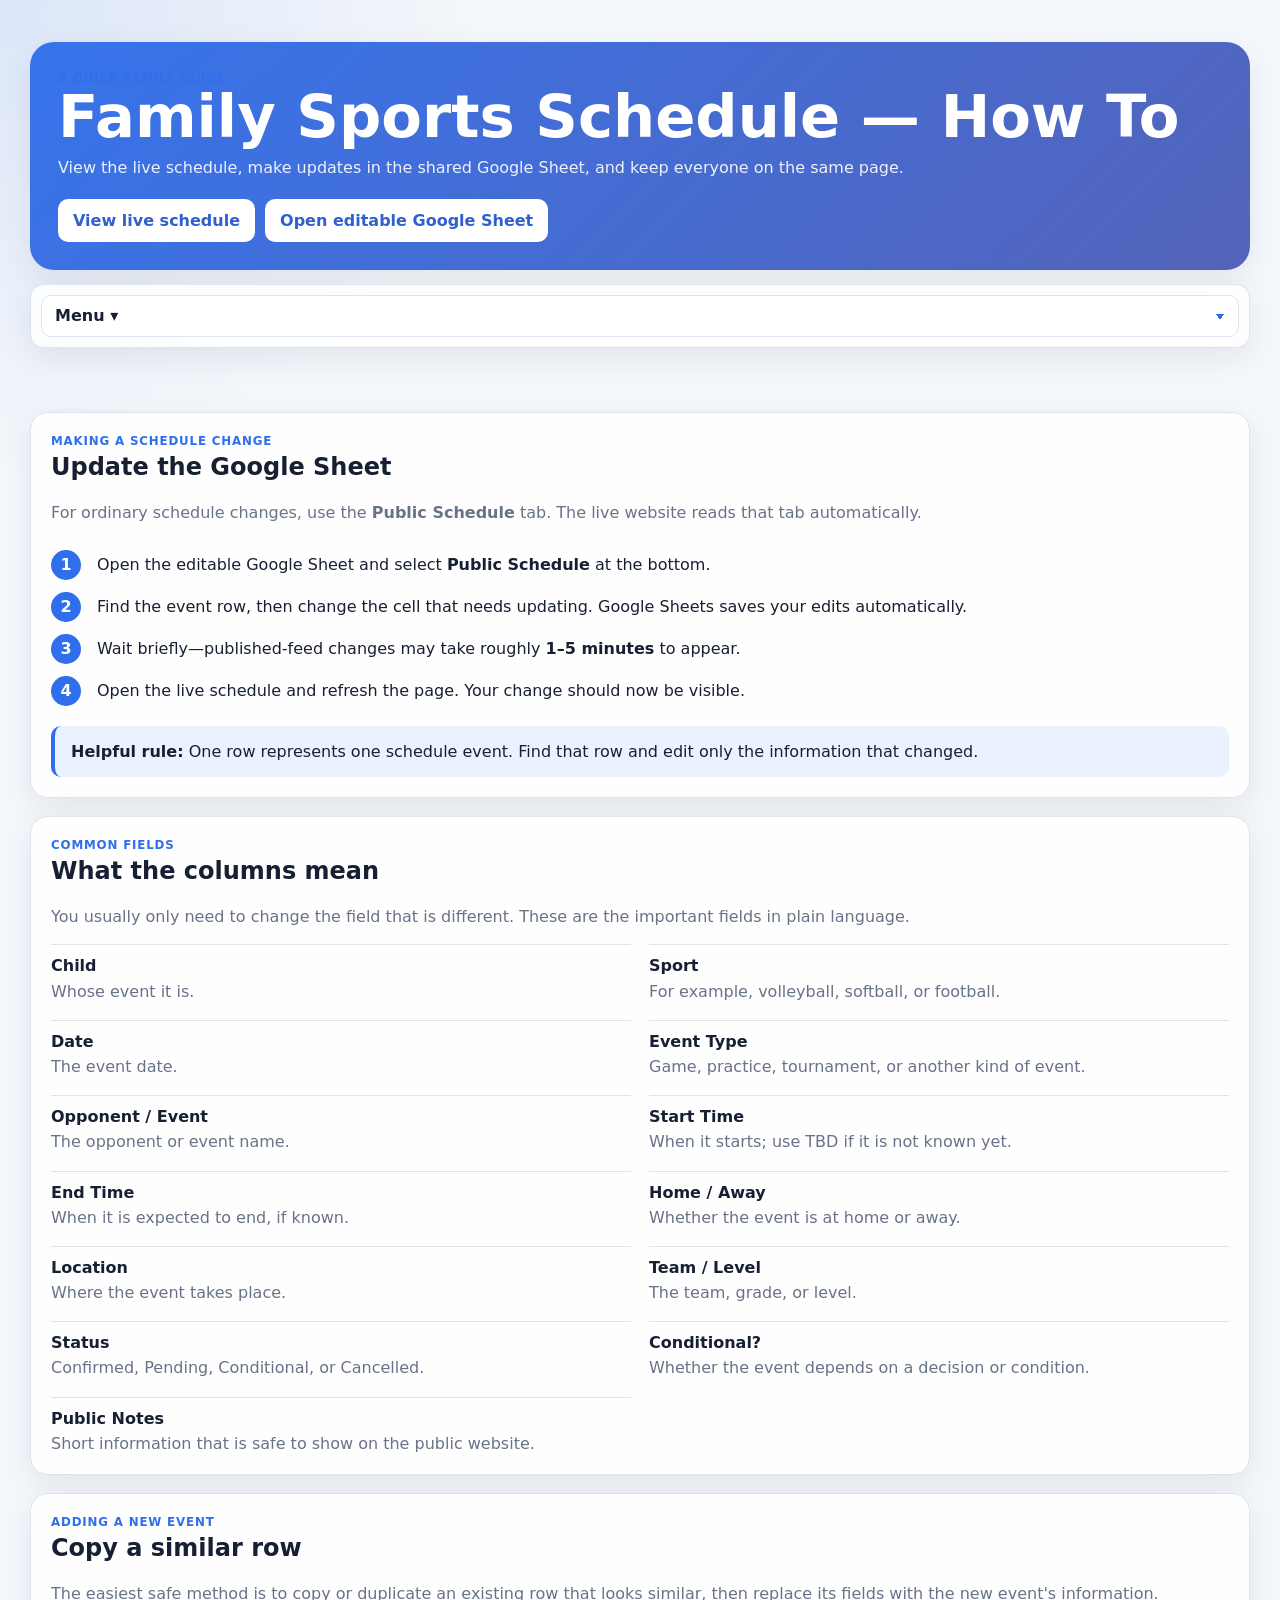
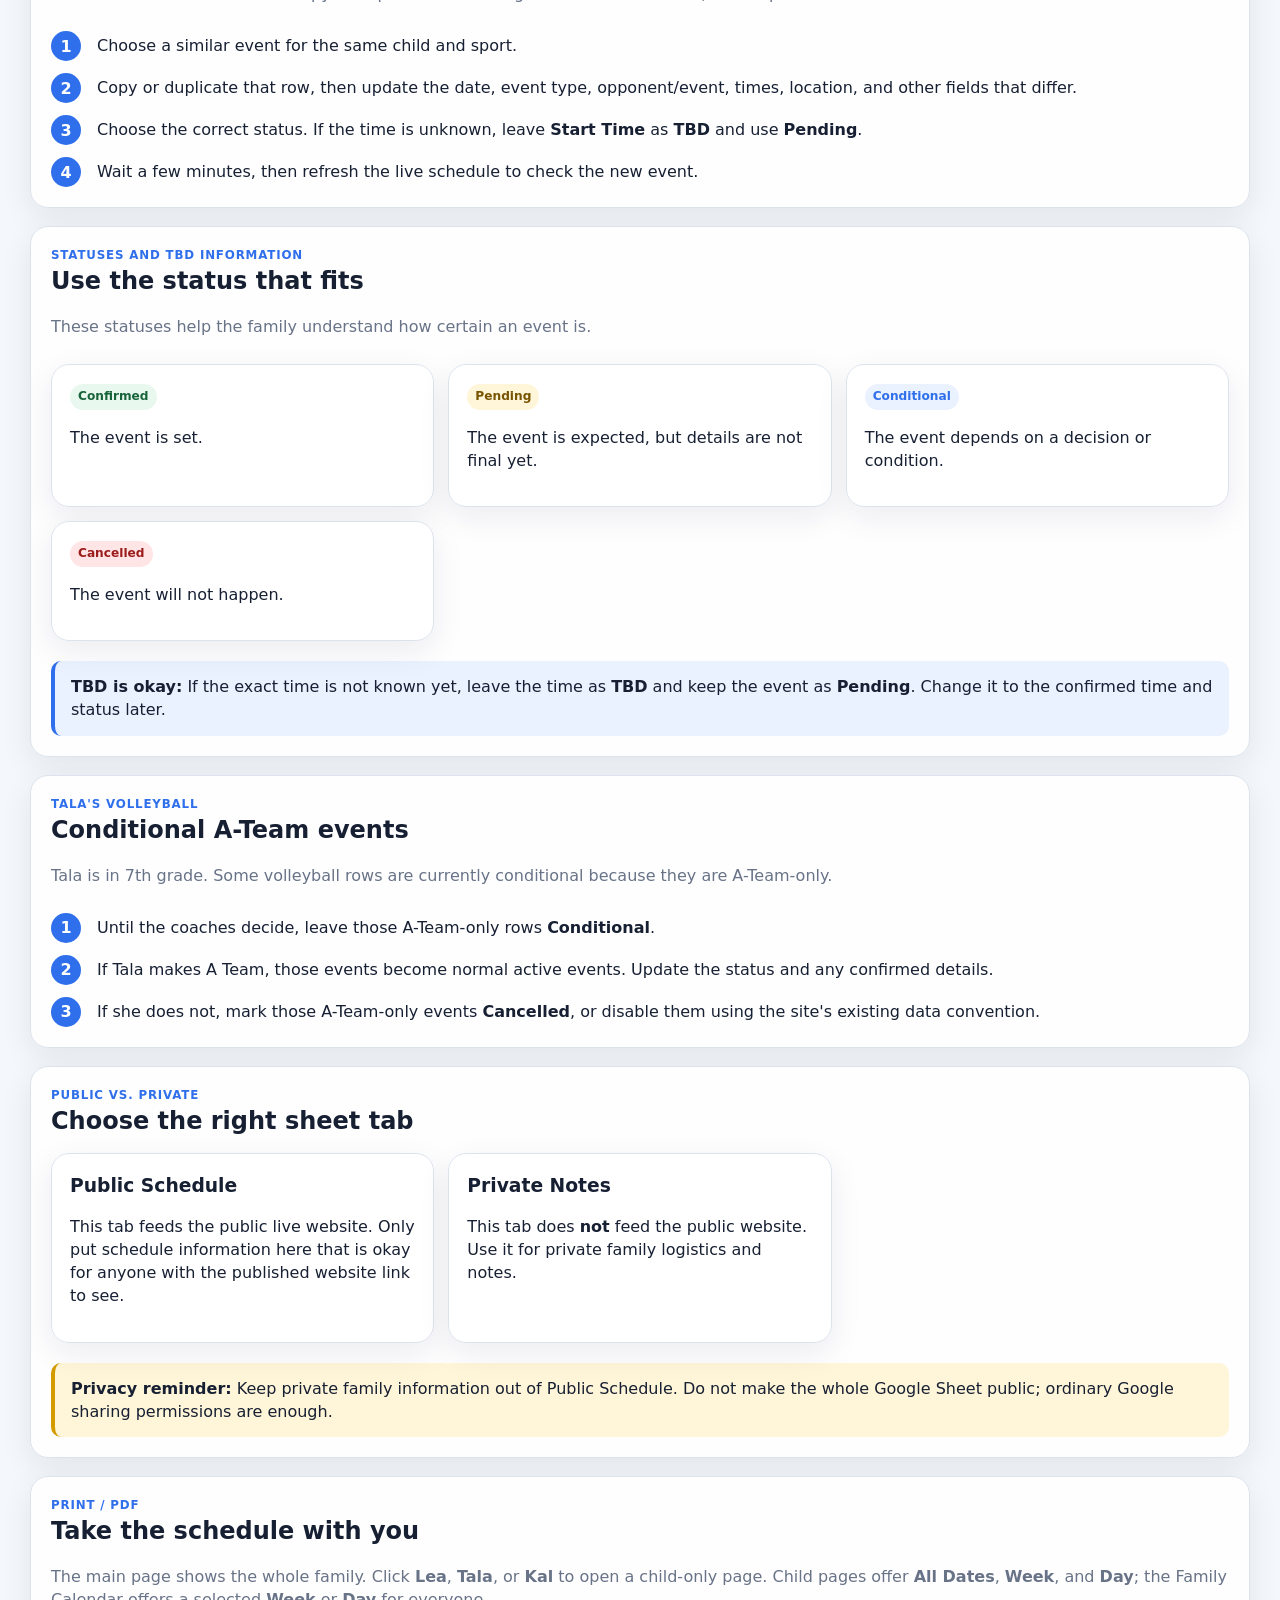
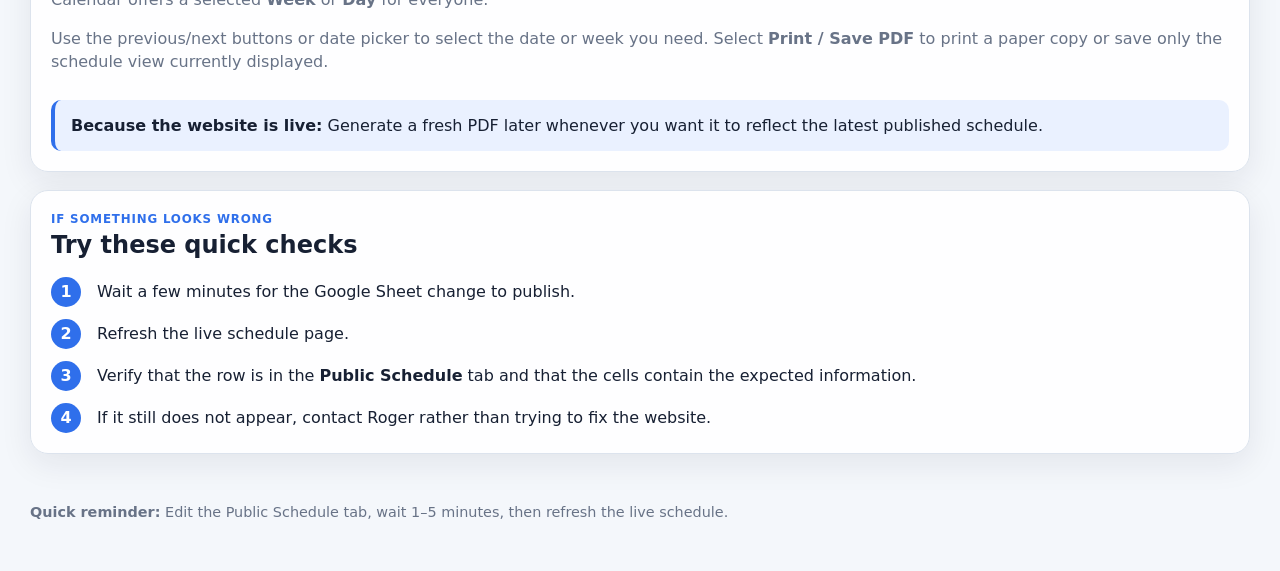
==== commit dd309ca5: "Fix week filtering and compact site navigation" ====
--- a/how-to.html
+++ b/how-to.html
@@ -43,13 +43,15 @@
           <a class="button-link" href="https://docs.google.com/spreadsheets/d/1_U3u9AoElSN55an0hIUDIZ-WYu0smsCXKB_Rw_Hy_O8/edit" target="_blank" rel="noopener">Open editable Google Sheet</a>
         </div>
       </div>
-      <nav aria-label="How-to sections">
-        <a href="#change">Make a change</a>
-        <a href="#add">Add an event</a>
-        <a href="#statuses">Statuses</a>
-        <a href="#tala">Tala's A-Team</a>
-        <a href="#print">Print / PDF</a>
-        <a href="#help">If something looks wrong</a>
+      <nav aria-label="Schedule navigation">
+        <select aria-label="Menu" onchange="if(this.value) location.href=this.value">
+          <option value="" selected>Menu ▾</option>
+          <option value="index.html">Family Schedule</option>
+          <option value="lea.html">Lea</option>
+          <option value="tala.html">Tala</option>
+          <option value="kal.html">Kal</option>
+          <option value="how-to.html">How to Use</option>
+        </select>
       </nav>
     </header>
 
--- a/assets/styles.css
+++ b/assets/styles.css
@@ -4,3 +4,4 @@
 @media(min-width:821px){.child-schedule .desktop-table{display:block}.child-schedule .agenda{display:none}}
 @media print{body{background:#fff;color:#111}.wrap{width:100%}header,footer,.no-print,#overview,.full-schedule,#conflicts{display:none!important}main{display:block!important}#schedule-app>section:not(#family-calendar),.child-schedule .section-head,.child-schedule .view-tools,.child-schedule .note,.child-schedule .desktop-table{display:none!important}#family-calendar,.child-schedule{display:block!important;border:0!important;box-shadow:none!important;margin:0!important}.print-only{display:block!important;padding:0 0 14px}.agenda{padding:0}.agenda-event{break-inside:avoid;background:#fff!important;border:1px solid #bbb!important}.child-pill{border:1px solid #aaa}.child-schedule .agenda{display:block!important}.child-schedule .schedule-content{padding:0}button{display:none!important}}
 #schedule-app>section.child-schedule{display:block!important}
+nav select{appearance:none;display:block;width:100%;min-height:42px;padding:8px 38px 8px 13px;border:1px solid var(--line);border-radius:10px;background:var(--panel);color:var(--text);font:inherit;font-weight:800;cursor:pointer;background-image:linear-gradient(45deg,transparent 50%,var(--accent) 50%),linear-gradient(135deg,var(--accent) 50%,transparent 50%);background-position:calc(100% - 18px) 18px,calc(100% - 13px) 18px;background-size:5px 5px,5px 5px;background-repeat:no-repeat}nav select:focus-visible{outline:3px solid color-mix(in srgb,var(--accent) 35%,transparent);outline-offset:2px}nav{display:block}
